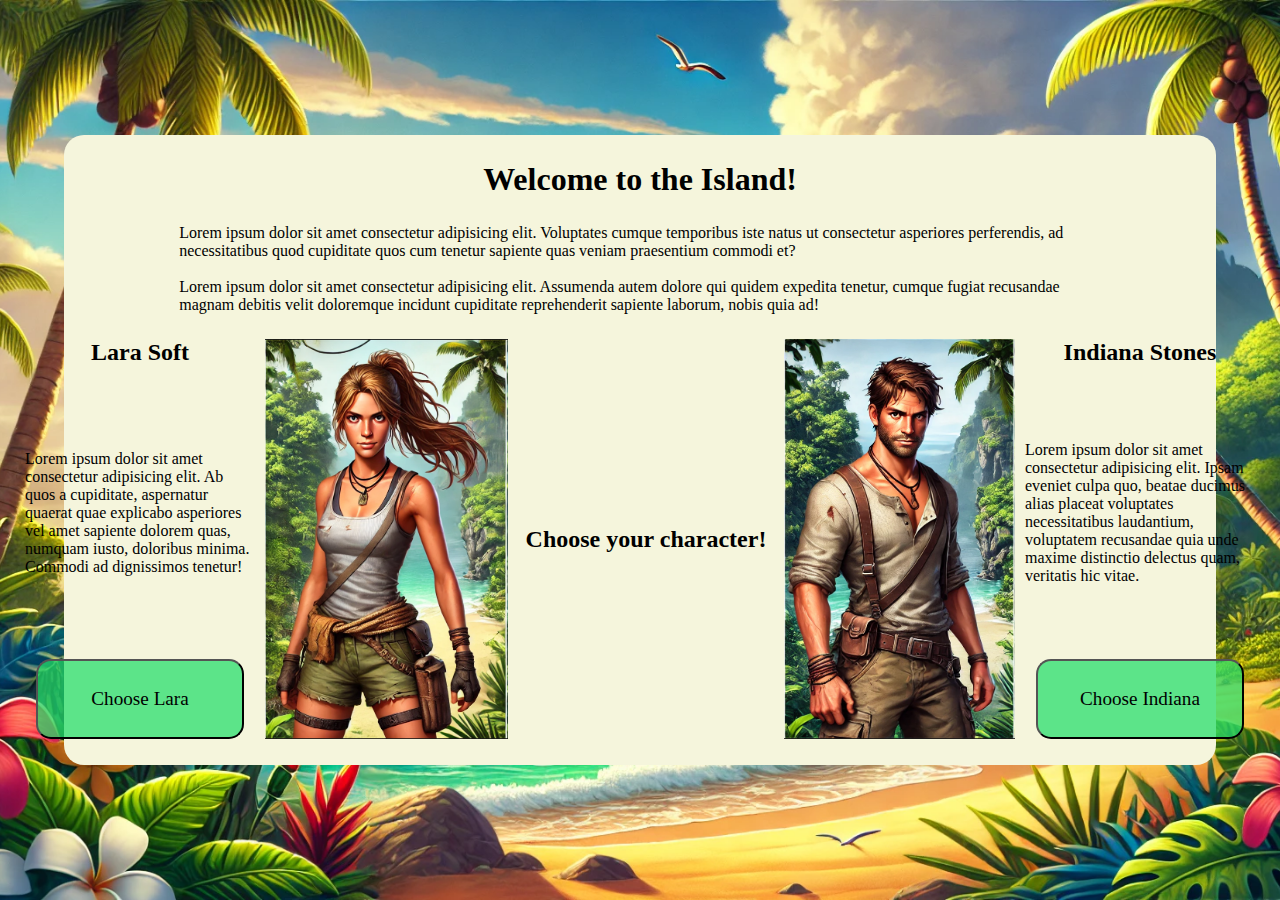
==== index.html @ f4d7dbdd "finished frontpage" ====
<!DOCTYPE html>
<html lang="en">
<head>
    <meta charset="UTF-8">
    <meta name="viewport" content="width=device-width, initial-scale=1.0">
    <title>Island adventure</title>
    <link href="style.css" rel="stylesheet">
    <script defer src="main.js"></script>
</head>
<body>

    <div id="infoPage" class="infoPage">
        
        <h1 class="headLine">Welcome to the Island!</h1>
        
        <div class="pTag">
            <p>Lorem ipsum dolor sit amet consectetur adipisicing elit. Voluptates cumque temporibus iste natus ut consectetur asperiores perferendis, ad necessitatibus quod cupiditate quos cum tenetur sapiente quas veniam praesentium commodi et?
            <br>
            <br>
            Lorem ipsum dolor sit amet consectetur adipisicing elit. Assumenda autem dolore qui quidem expedita tenetur, cumque fugiat recusandae magnam debitis velit doloremque incidunt cupiditate reprehenderit sapiente laborum, nobis quia ad!
            </p>
        </div>

        <div class="characterPage">

            <div class="femalePage">
                <h2>Lara Soft</h2>

                <p>Lorem ipsum dolor sit amet consectetur adipisicing elit. Ab quos a cupiditate, aspernatur quaerat quae explicabo asperiores vel amet sapiente dolorem quas, numquam iusto, doloribus minima. Commodi ad dignissimos tenetur!</p>

                <button id="button1" class="chooseCharacter">Choose Lara</button>


            </div>
            <img src="assets/Female.png">

            <span class="filler">
                <h2>Choose your character!</h2>
            </span>

            

            <img src="assets/Male.png">

            <div class="malePage">
                <h2>Indiana Stones</h2>

                <p>Lorem ipsum dolor sit amet consectetur adipisicing elit. Ipsam eveniet culpa quo, beatae ducimus alias placeat voluptates necessitatibus laudantium, voluptatem recusandae quia unde maxime distinctio delectus quam, veritatis hic vitae.</p>
            
                <button id="button2" class="chooseCharacter">Choose Indiana</button>
                
            </div>



        </div>
        
        

    </div>

    




    <audio controls loop autoplay muted style="display: none;">
        <source src="assets/Backgroundmusic.mp3">
    </audio>
</body>
</html>
---- style.css ----
*{
    margin: 0;
    padding: 0;
    box-sizing: border-box;
}

body, html{
    height: 100%;
    display: flex;
    justify-content: center;
    align-items: center;
    overflow: hidden;
}

body {
    background-image: url(assets/background.webp);
    background-size: cover;
    background-position: center;

}

.infoPage{
    display: flex;
    flex-direction: column;
    justify-content: space-evenly;
    align-items: center;
    height: 70%;
    width: 90%;
    background-color: beige;
    border-radius: 20px;
}

.pTag{
    width: 80%;
}

.characterPage img{
    height: 25rem;
}

.characterPage img:hover{
    opacity: 0.8;
    
}

.characterPage {
    display: flex;
   flex-direction: row;
   justify-content: space-between;
}

.filler {
    display: flex;
    width: 20rem;
    font-weight: 700;
    justify-content: center;
    align-items: center;
}

.femalePage{
    display: flex;
    flex-direction: column;
    align-items: center;
    max-width: 15rem;
    text-align: left;
    padding-right: 10px;
    justify-content: space-between;
}

.malePage{
    display: flex;
    flex-direction: column;
    align-items: center;
    max-width: 15rem;
    text-align: left;
    padding-left: 10px;
    justify-content: space-between;
    
}

.chooseCharacter {
    width: 13rem;
    height: 5rem;
    background-color: rgba(35, 221, 106, 0.733);
    font-size: larger;
    font-family: cursive;
    border-radius: 15px;
}

.chooseCharacter:hover{
    opacity: 0.6;
}
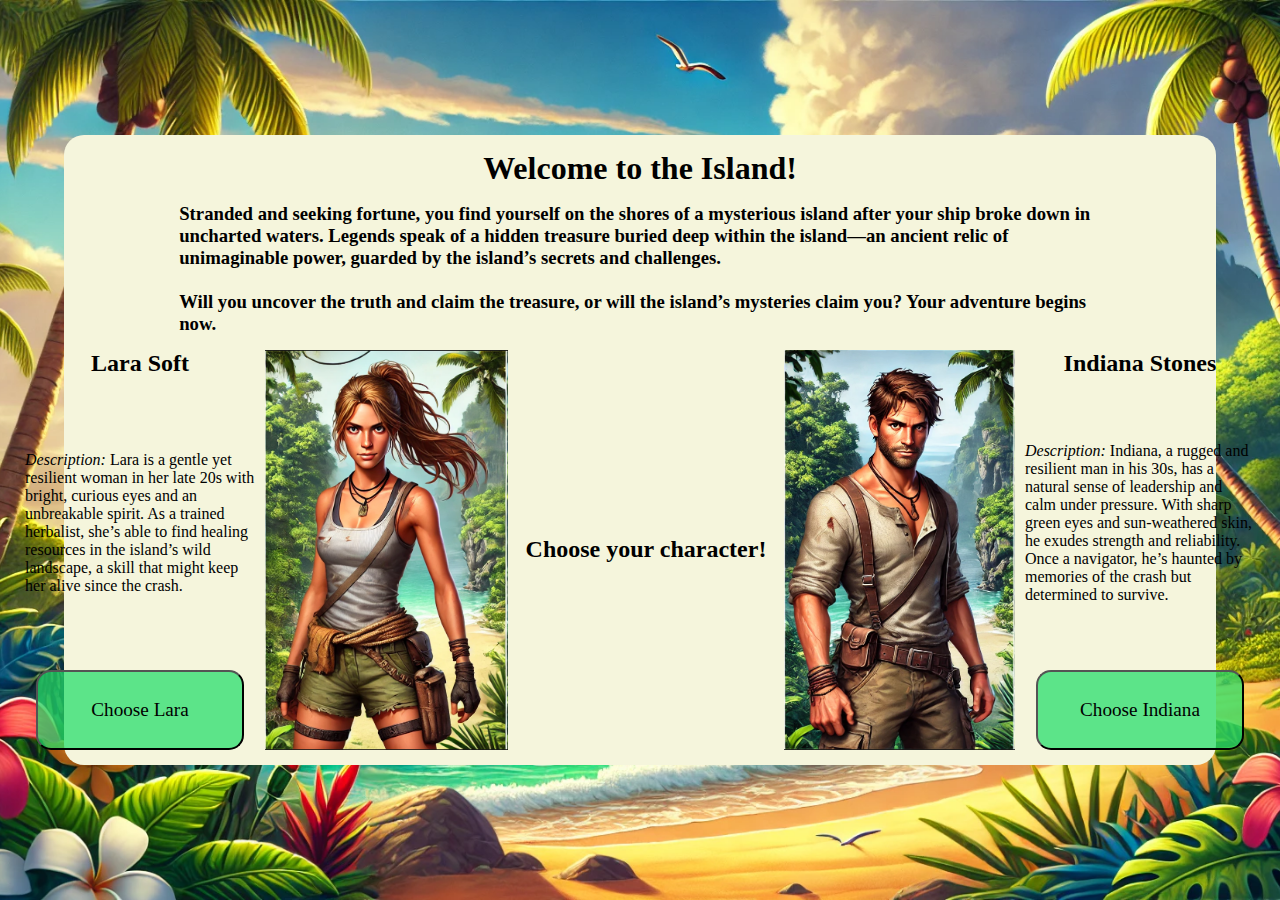
==== commit e87f0ded: "Given characters information" ====
--- a/index.html
+++ b/index.html
@@ -14,11 +14,11 @@
         <h1 class="headLine">Welcome to the Island!</h1>
         
         <div class="pTag">
-            <p>Lorem ipsum dolor sit amet consectetur adipisicing elit. Voluptates cumque temporibus iste natus ut consectetur asperiores perferendis, ad necessitatibus quod cupiditate quos cum tenetur sapiente quas veniam praesentium commodi et?
+            <h3>Stranded and seeking fortune, you find yourself on the shores of a mysterious island after your ship broke down in uncharted waters. Legends speak of a hidden treasure buried deep within the island—an ancient relic of unimaginable power, guarded by the island’s secrets and challenges.
             <br>
             <br>
-            Lorem ipsum dolor sit amet consectetur adipisicing elit. Assumenda autem dolore qui quidem expedita tenetur, cumque fugiat recusandae magnam debitis velit doloremque incidunt cupiditate reprehenderit sapiente laborum, nobis quia ad!
-            </p>
+            Will you uncover the truth and claim the treasure, or will the island’s mysteries claim you? Your adventure begins now.
+            </h3>
         </div>
 
         <div class="characterPage">
@@ -26,7 +26,10 @@
             <div class="femalePage">
                 <h2>Lara Soft</h2>
 
-                <p>Lorem ipsum dolor sit amet consectetur adipisicing elit. Ab quos a cupiditate, aspernatur quaerat quae explicabo asperiores vel amet sapiente dolorem quas, numquam iusto, doloribus minima. Commodi ad dignissimos tenetur!</p>
+                <p> <i> Description: </i>Lara is a gentle yet resilient woman in her late 20s with bright, curious eyes and an unbreakable spirit. 
+                    As a trained herbalist, she’s able to find healing resources in the island’s wild landscape, a skill that might keep her alive since the crash.
+
+                    </p>
 
                 <button id="button1" class="chooseCharacter">Choose Lara</button>
 
@@ -45,7 +48,8 @@
             <div class="malePage">
                 <h2>Indiana Stones</h2>
 
-                <p>Lorem ipsum dolor sit amet consectetur adipisicing elit. Ipsam eveniet culpa quo, beatae ducimus alias placeat voluptates necessitatibus laudantium, voluptatem recusandae quia unde maxime distinctio delectus quam, veritatis hic vitae.</p>
+                <p><i>Description: </i>Indiana, a rugged and resilient man in his 30s, has a natural sense of leadership and calm under pressure. With sharp green eyes and sun-weathered skin, he exudes strength and reliability. 
+                    Once a navigator, he’s haunted by memories of the crash but determined to survive.</p>
             
                 <button id="button2" class="chooseCharacter">Choose Indiana</button>
                 
--- a/style.css
+++ b/style.css
@@ -32,15 +32,12 @@
 
 .pTag{
     width: 80%;
+    display: flex;
+    justify-content: center;
 }
 
 .characterPage img{
     height: 25rem;
-}
-
-.characterPage img:hover{
-    opacity: 0.8;
-    
 }
 
 .characterPage {
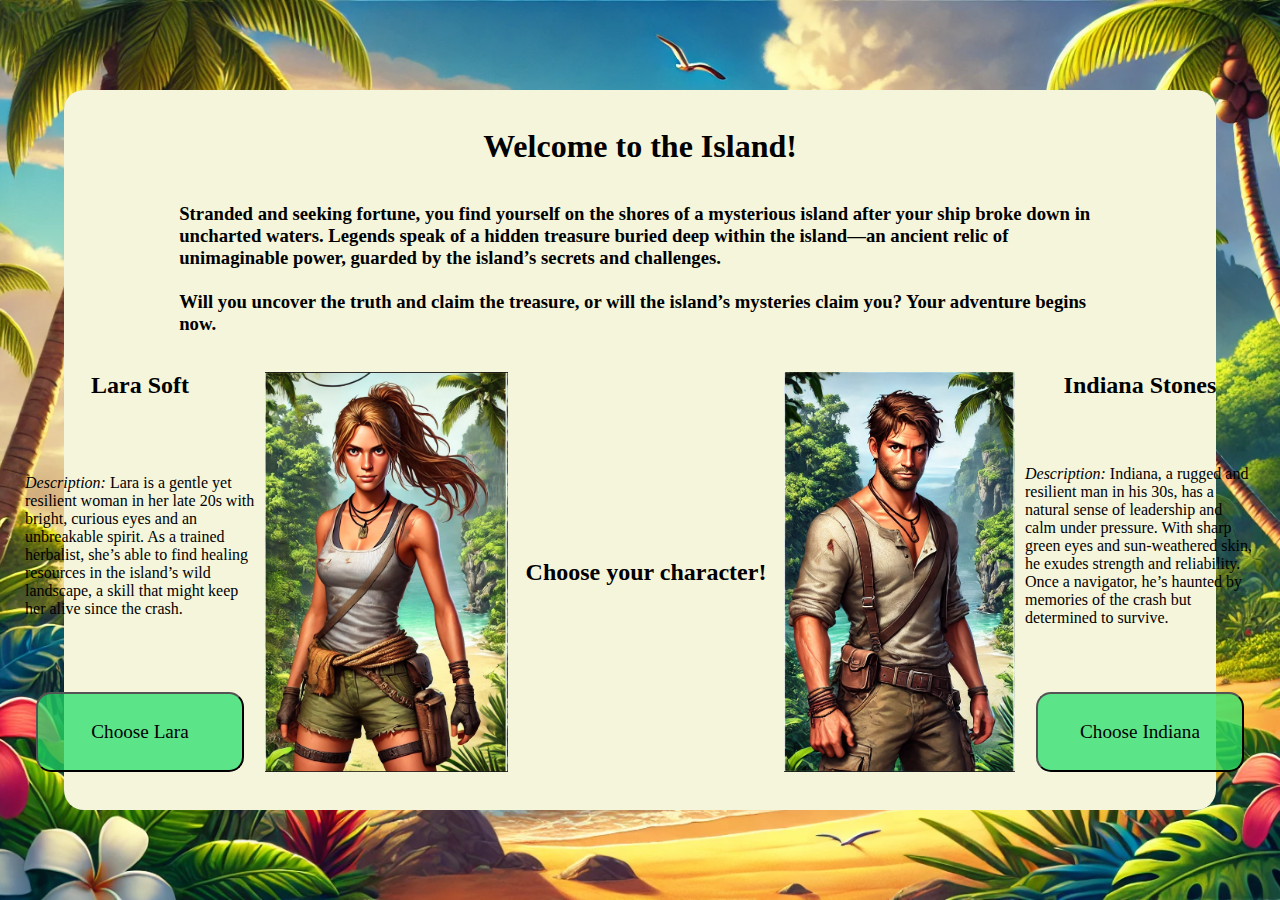
==== commit 8f418856: "Started sketching on the first slide" ====
--- a/index.html
+++ b/index.html
@@ -9,11 +9,13 @@
 </head>
 <body>
 
+    
+    
     <div id="infoPage" class="infoPage">
         
-        <h1 class="headLine">Welcome to the Island!</h1>
+        <h1 id="headLine" class="headLine">Welcome to the Island!</h1>
         
-        <div class="pTag">
+        <div id="welcomePage" class="pTag">
             <h3>Stranded and seeking fortune, you find yourself on the shores of a mysterious island after your ship broke down in uncharted waters. Legends speak of a hidden treasure buried deep within the island—an ancient relic of unimaginable power, guarded by the island’s secrets and challenges.
             <br>
             <br>
@@ -21,7 +23,7 @@
             </h3>
         </div>
 
-        <div class="characterPage">
+        <div id="characterPage" class="characterPage">
 
             <div class="femalePage">
                 <h2>Lara Soft</h2>
@@ -35,7 +37,7 @@
 
 
             </div>
-            <img src="assets/Female.png">
+            <img id="picture1" src="assets/Female.png">
 
             <span class="filler">
                 <h2>Choose your character!</h2>
@@ -43,7 +45,7 @@
 
             
 
-            <img src="assets/Male.png">
+            <img id="picture2" src="assets/Male.png">
 
             <div class="malePage">
                 <h2>Indiana Stones</h2>
@@ -58,9 +60,8 @@
 
 
         </div>
-        
-        
-
+        <button id="option1" class="option1" onclick="loadFirstPage()"></button>
+        <button id="option2" class="option2"></button>
     </div>
 
     
--- a/style.css
+++ b/style.css
@@ -24,7 +24,7 @@
     flex-direction: column;
     justify-content: space-evenly;
     align-items: center;
-    height: 70%;
+    height: 80%;
     width: 90%;
     background-color: beige;
     border-radius: 20px;
@@ -88,3 +88,25 @@
     opacity: 0.6;
 }
 
+.option1{
+    padding: 10px 20px;
+      font-size: 16px;
+      background-color: #4CAF50;
+      color: white;
+      border: none;
+      cursor: pointer;
+      margin-top: 10px;
+      display: none;
+}
+
+.option2{
+    padding: 10px 20px;
+      font-size: 16px;
+      background-color: #4CAF50;
+      color: white;
+      border: none;
+      cursor: pointer;
+      margin-top: 10px;
+      display: none;
+}
+
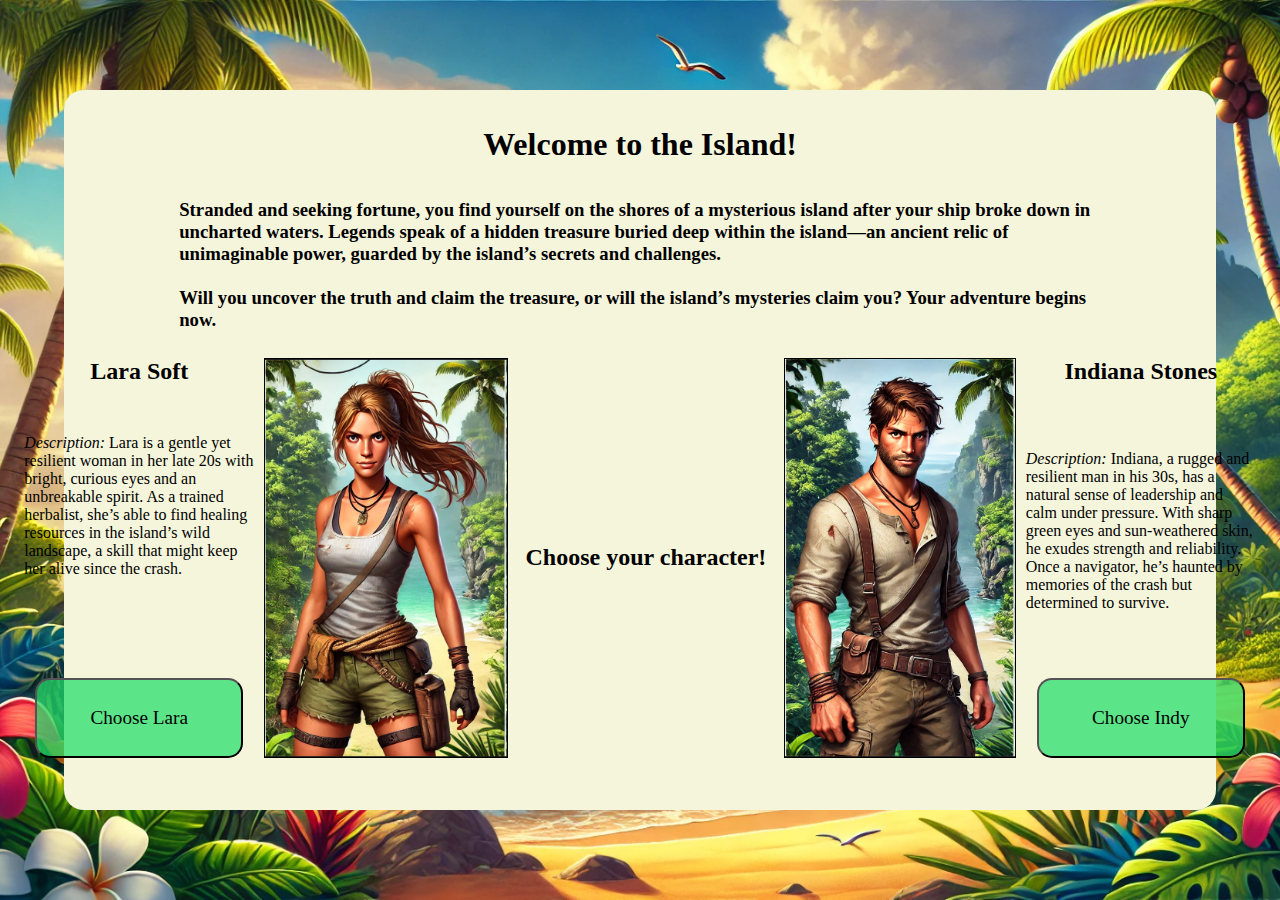
==== commit 5dc77d63: "Maybe start over?" ====
--- a/index.html
+++ b/index.html
@@ -7,11 +7,13 @@
     <link href="style.css" rel="stylesheet">
     <script defer src="main.js"></script>
 </head>
-<body>
+<body id="body">
 
     
     
     <div id="infoPage" class="infoPage">
+
+        
         
         <h1 id="headLine" class="headLine">Welcome to the Island!</h1>
         
@@ -33,7 +35,9 @@
 
                     </p>
 
-                <button id="button1" class="chooseCharacter">Choose Lara</button>
+               <div id="background">
+
+               </div>
 
 
             </div>
@@ -53,16 +57,23 @@
                 <p><i>Description: </i>Indiana, a rugged and resilient man in his 30s, has a natural sense of leadership and calm under pressure. With sharp green eyes and sun-weathered skin, he exudes strength and reliability. 
                     Once a navigator, he’s haunted by memories of the crash but determined to survive.</p>
             
-                <button id="button2" class="chooseCharacter">Choose Indiana</button>
+                
                 
             </div>
 
-
+            
 
         </div>
-        <button id="option1" class="option1" onclick="loadFirstPage()"></button>
-        <button id="option2" class="option2"></button>
+
+        
+
+        <div id="buttonPage" class="buttonClass">
+
+        </div>
+
     </div>
+
+    
 
     
 
--- a/style.css
+++ b/style.css
@@ -16,7 +16,18 @@
     background-image: url(assets/background.webp);
     background-size: cover;
     background-position: center;
+    width: 100%;
+}
 
+#body {
+    background-size: cover;
+    background-position: center;
+    width: 100%;
+    height: 100vh;
+    z-index: 10;
+    top: 0;
+    left: 0;
+    position: relative;
 }
 
 .infoPage{
@@ -25,9 +36,14 @@
     justify-content: space-evenly;
     align-items: center;
     height: 80%;
-    width: 90%;
+    max-width: 90%;
     background-color: beige;
     border-radius: 20px;
+
+}
+
+.headLine {
+    padding: 10px;
 }
 
 .pTag{
@@ -38,6 +54,7 @@
 
 .characterPage img{
     height: 25rem;
+    border: 1px black solid;
 }
 
 .characterPage {
@@ -75,7 +92,7 @@
     
 }
 
-.chooseCharacter {
+button {
     width: 13rem;
     height: 5rem;
     background-color: rgba(35, 221, 106, 0.733);
@@ -84,29 +101,14 @@
     border-radius: 15px;
 }
 
-.chooseCharacter:hover{
+button:hover{
     opacity: 0.6;
 }
 
-.option1{
-    padding: 10px 20px;
-      font-size: 16px;
-      background-color: #4CAF50;
-      color: white;
-      border: none;
-      cursor: pointer;
-      margin-top: 10px;
-      display: none;
+.buttonClass {
+    display: flex;
+    justify-content: space-between;
+    
 }
 
-.option2{
-    padding: 10px 20px;
-      font-size: 16px;
-      background-color: #4CAF50;
-      color: white;
-      border: none;
-      cursor: pointer;
-      margin-top: 10px;
-      display: none;
-}
 
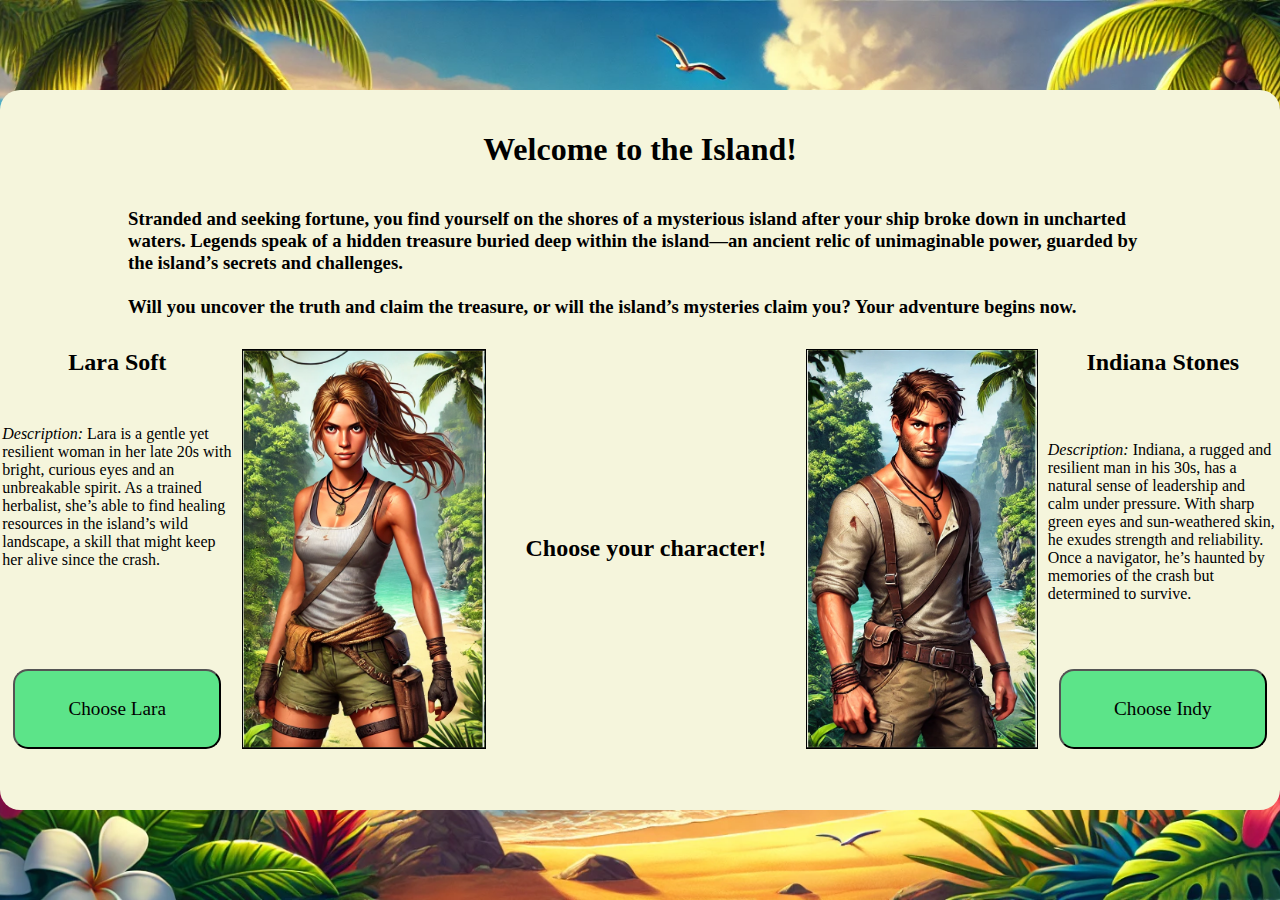
==== commit a2aa7b2a: "added array and backgrounds" ====
--- a/index.html
+++ b/index.html
@@ -7,7 +7,7 @@
     <link href="style.css" rel="stylesheet">
     <script defer src="main.js"></script>
 </head>
-<body id="body">
+<body>
 
     
     
--- a/style.css
+++ b/style.css
@@ -10,24 +10,15 @@
     justify-content: center;
     align-items: center;
     overflow: hidden;
+    position: relative;
 }
 
 body {
-    background-image: url(assets/background.webp);
     background-size: cover;
     background-position: center;
     width: 100%;
-}
-
-#body {
-    background-size: cover;
-    background-position: center;
-    width: 100%;
-    height: 100vh;
-    z-index: 10;
-    top: 0;
-    left: 0;
     position: relative;
+    transition: background-image 1s ease;
 }
 
 .infoPage{
@@ -35,11 +26,10 @@
     flex-direction: column;
     justify-content: space-evenly;
     align-items: center;
-    height: 80%;
-    max-width: 90%;
+    min-height: 80%;
+    min-width: 40%;
     background-color: beige;
     border-radius: 20px;
-
 }
 
 .headLine {
@@ -105,10 +95,9 @@
     opacity: 0.6;
 }
 
-.buttonClass {
+.buttonClass{
     display: flex;
-    justify-content: space-between;
-    
+    gap: 30px;
 }
 
 
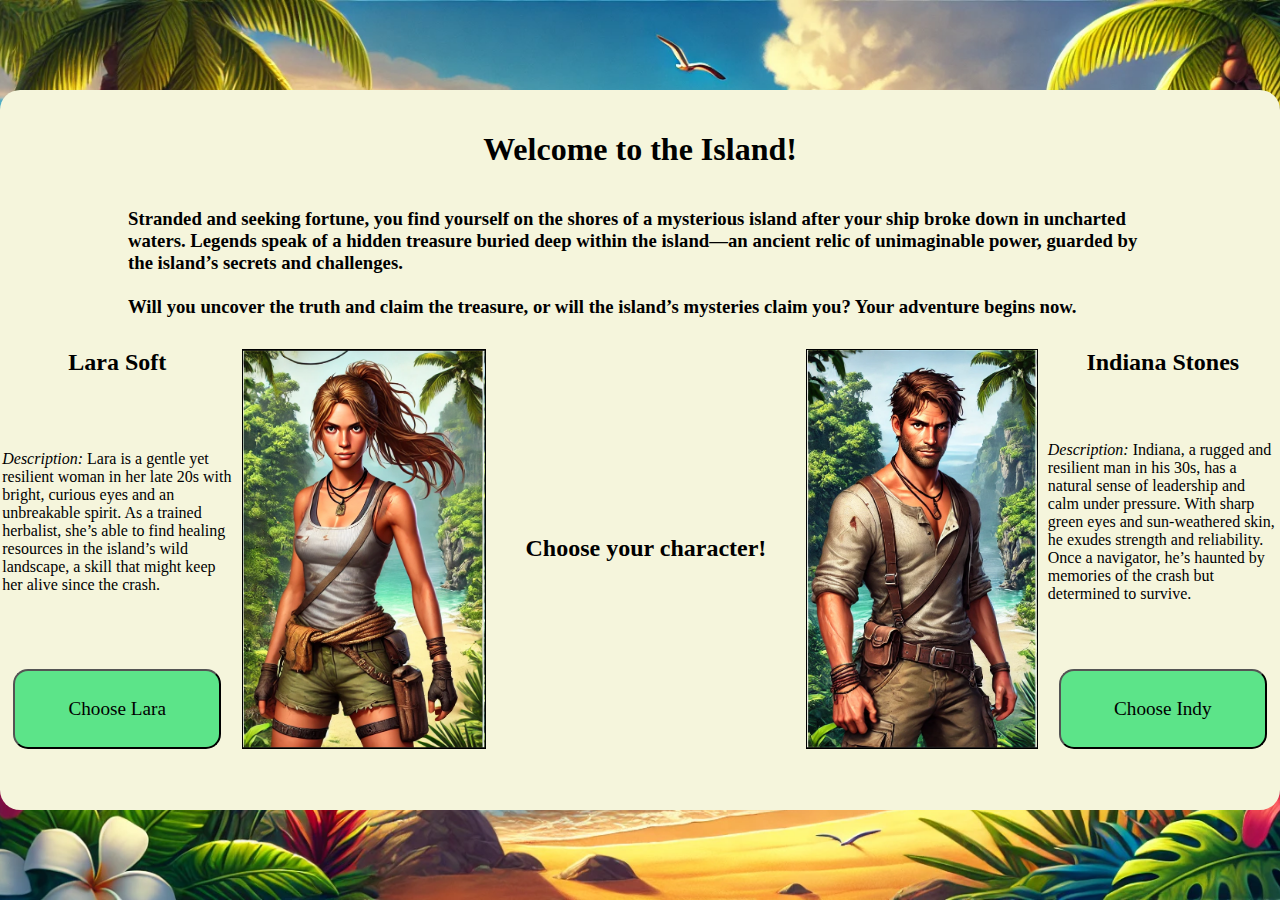
==== commit 6c1d6ca7: "Removed unused classes" ====
--- a/index.html
+++ b/index.html
@@ -35,9 +35,7 @@
 
                     </p>
 
-               <div id="background">
-
-               </div>
+               
 
 
             </div>
@@ -80,7 +78,7 @@
 
 
 
-    <audio controls loop autoplay muted style="display: none;">
+    <audio controls loop autoplay style="display: none;">
         <source src="assets/Backgroundmusic.mp3">
     </audio>
 </body>
--- a/style.css
+++ b/style.css
@@ -18,7 +18,7 @@
     background-position: center;
     width: 100%;
     position: relative;
-    transition: background-image 1s ease;
+    transition: background-image 0.5s ease;
 }
 
 .infoPage{
